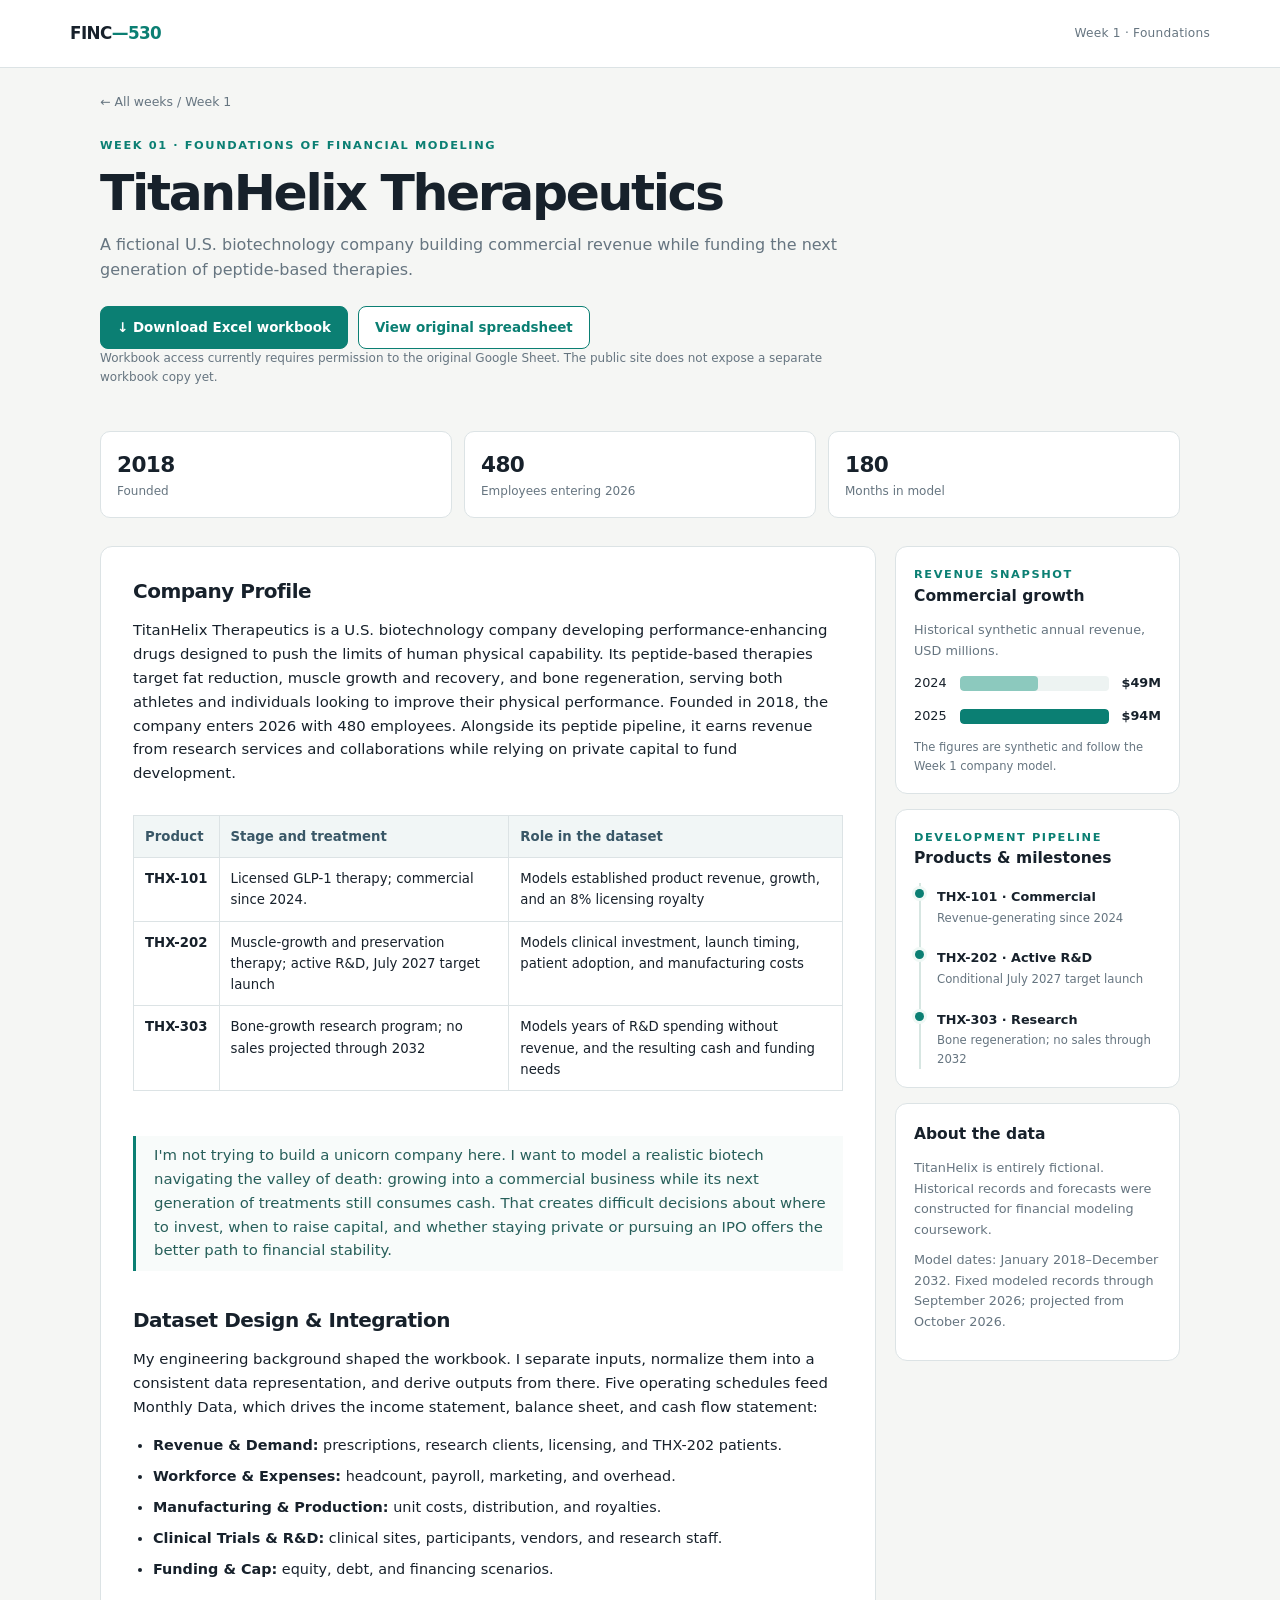
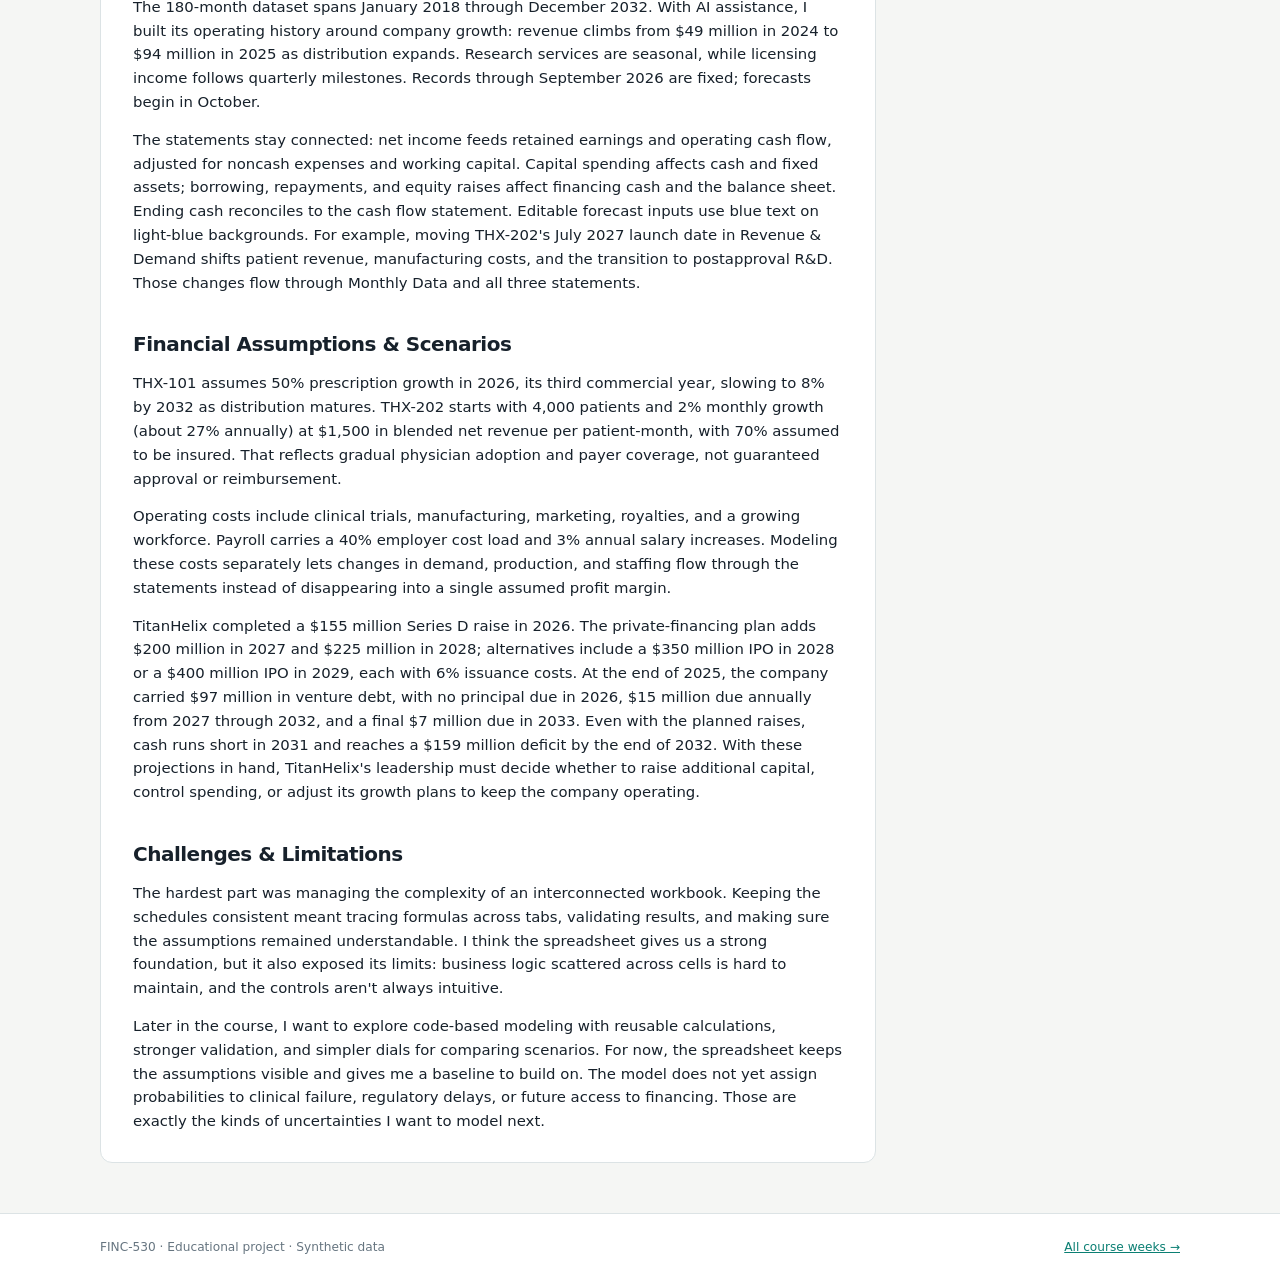
==== docs/week-01/index.html @ a3b8115d "Publish TitanHelix Week 1 company profile with financial visuals and workbook link" ====
<!DOCTYPE html>
<html lang="en">
<head><meta charset="utf-8"><meta name="viewport" content="width=device-width,initial-scale=1">
<meta name="description" content="Week 1 company profile and financial-modeling approach for TitanHelix Therapeutics.">
<title>Week 1 · TitanHelix Therapeutics | FINC-530</title>
<link rel="stylesheet" href="../assets/styles.css"></head>
<body>
<header class="site-header"><a class="brand" href="../">FINC<span>—530</span></a><span class="context">Week 1 · Foundations</span></header>
<main class="container">
<nav class="breadcrumb" aria-label="Breadcrumb"><a href="../">← All weeks</a> / Week 1</nav>
<section class="article-hero">
<div class="eyebrow">Week 01 · Foundations of Financial Modeling</div>
<h1>TitanHelix Therapeutics</h1>
<p>A fictional U.S. biotechnology company building commercial revenue while funding the next generation of peptide-based therapies.</p>
<div class="action-row">
<a class="button" href="https://docs.google.com/spreadsheets/d/1pdgXaSMXq4eUkanAHWh4ZLEar5Prd0dPF3H0ItbEkDM/export?format=xlsx">↓ Download Excel workbook</a>
<a class="button secondary" href="https://docs.google.com/spreadsheets/d/1pdgXaSMXq4eUkanAHWh4ZLEar5Prd0dPF3H0ItbEkDM/edit?usp=drivesdk">View original spreadsheet</a>
</div>
<p class="note">Workbook access currently requires permission to the original Google Sheet. The public site does not expose a separate workbook copy yet.</p>
</section>
<section class="stats" aria-label="Company at a glance">
<div class="stat"><div class="number">2018</div><div class="label">Founded</div></div>
<div class="stat"><div class="number">480</div><div class="label">Employees entering 2026</div></div>
<div class="stat"><div class="number">180</div><div class="label">Months in model</div></div>
</section>
<div class="content-grid">
<article class="article">
<h2>Company Profile</h2>
<p>TitanHelix Therapeutics is a U.S. biotechnology company developing performance-enhancing drugs designed to push the limits of human physical capability. Its peptide-based therapies target fat reduction, muscle growth and recovery, and bone regeneration, serving both athletes and individuals looking to improve their physical performance. Founded in 2018, the company enters 2026 with 480 employees. Alongside its peptide pipeline, it earns revenue from research services and collaborations while relying on private capital to fund development.</p>
<div style="overflow-x:auto"><table class="data-table">
<thead><tr><th>Product</th><th>Stage and treatment</th><th>Role in the dataset</th></tr></thead>
<tbody>
<tr><td>THX-101</td><td>Licensed GLP-1 therapy; commercial since 2024.</td><td>Models established product revenue, growth, and an 8% licensing royalty</td></tr>
<tr><td>THX-202</td><td>Muscle-growth and preservation therapy; active R&amp;D, July 2027 target launch</td><td>Models clinical investment, launch timing, patient adoption, and manufacturing costs</td></tr>
<tr><td>THX-303</td><td>Bone-growth research program; no sales projected through 2032</td><td>Models years of R&amp;D spending without revenue, and the resulting cash and funding needs</td></tr>
</tbody></table></div>
<blockquote><p>I'm not trying to build a unicorn company here. I want to model a realistic biotech navigating the valley of death: growing into a commercial business while its next generation of treatments still consumes cash. That creates difficult decisions about where to invest, when to raise capital, and whether staying private or pursuing an IPO offers the better path to financial stability.</p></blockquote>
<h2>Dataset Design &amp; Integration</h2>
<p>My engineering background shaped the workbook. I separate inputs, normalize them into a consistent data representation, and derive outputs from there. Five operating schedules feed Monthly Data, which drives the income statement, balance sheet, and cash flow statement:</p>
<ul>
<li><strong>Revenue &amp; Demand:</strong> prescriptions, research clients, licensing, and THX-202 patients.</li>
<li><strong>Workforce &amp; Expenses:</strong> headcount, payroll, marketing, and overhead.</li>
<li><strong>Manufacturing &amp; Production:</strong> unit costs, distribution, and royalties.</li>
<li><strong>Clinical Trials &amp; R&amp;D:</strong> clinical sites, participants, vendors, and research staff.</li>
<li><strong>Funding &amp; Cap:</strong> equity, debt, and financing scenarios.</li>
</ul>
<p>The 180-month dataset spans January 2018 through December 2032. With AI assistance, I built its operating history around company growth: revenue climbs from $49 million in 2024 to $94 million in 2025 as distribution expands. Research services are seasonal, while licensing income follows quarterly milestones. Records through September 2026 are fixed; forecasts begin in October.</p>
<p>The statements stay connected: net income feeds retained earnings and operating cash flow, adjusted for noncash expenses and working capital. Capital spending affects cash and fixed assets; borrowing, repayments, and equity raises affect financing cash and the balance sheet. Ending cash reconciles to the cash flow statement. Editable forecast inputs use blue text on light-blue backgrounds. For example, moving THX-202's July 2027 launch date in Revenue &amp; Demand shifts patient revenue, manufacturing costs, and the transition to postapproval R&amp;D. Those changes flow through Monthly Data and all three statements.</p>
<h2>Financial Assumptions &amp; Scenarios</h2>
<p>THX-101 assumes 50% prescription growth in 2026, its third commercial year, slowing to 8% by 2032 as distribution matures. THX-202 starts with 4,000 patients and 2% monthly growth (about 27% annually) at $1,500 in blended net revenue per patient-month, with 70% assumed to be insured. That reflects gradual physician adoption and payer coverage, not guaranteed approval or reimbursement.</p>
<p>Operating costs include clinical trials, manufacturing, marketing, royalties, and a growing workforce. Payroll carries a 40% employer cost load and 3% annual salary increases. Modeling these costs separately lets changes in demand, production, and staffing flow through the statements instead of disappearing into a single assumed profit margin.</p>
<p>TitanHelix completed a $155 million Series D raise in 2026. The private-financing plan adds $200 million in 2027 and $225 million in 2028; alternatives include a $350 million IPO in 2028 or a $400 million IPO in 2029, each with 6% issuance costs. At the end of 2025, the company carried $97 million in venture debt, with no principal due in 2026, $15 million due annually from 2027 through 2032, and a final $7 million due in 2033. Even with the planned raises, cash runs short in 2031 and reaches a $159 million deficit by the end of 2032. With these projections in hand, TitanHelix's leadership must decide whether to raise additional capital, control spending, or adjust its growth plans to keep the company operating.</p>
<h2>Challenges &amp; Limitations</h2>
<p>The hardest part was managing the complexity of an interconnected workbook. Keeping the schedules consistent meant tracing formulas across tabs, validating results, and making sure the assumptions remained understandable. I think the spreadsheet gives us a strong foundation, but it also exposed its limits: business logic scattered across cells is hard to maintain, and the controls aren't always intuitive.</p>
<p>Later in the course, I want to explore code-based modeling with reusable calculations, stronger validation, and simpler dials for comparing scenarios. For now, the spreadsheet keeps the assumptions visible and gives me a baseline to build on. The model does not yet assign probabilities to clinical failure, regulatory delays, or future access to financing. Those are exactly the kinds of uncertainties I want to model next.</p>
</article>
<aside class="side" aria-label="Week 1 visual summaries">
<div class="side-panel">
<div class="eyebrow">Revenue snapshot</div><h3>Commercial growth</h3>
<p>Historical synthetic annual revenue, USD millions.</p>
<div role="img" aria-label="Annual revenue rose from 49 million dollars in 2024 to 94 million dollars in 2025.">
<div class="bar-row"><span>2024</span><div class="track"><div class="bar prev" style="width:52.1%"></div></div><span class="bar-label">$49M</span></div>
<div class="bar-row"><span>2025</span><div class="track"><div class="bar" style="width:100%"></div></div><span class="bar-label">$94M</span></div>
</div>
<div class="mini">The figures are synthetic and follow the Week 1 company model.</div>
</div>
<div class="side-panel"><div class="eyebrow">Development pipeline</div><h3>Products &amp; milestones</h3>
<div class="timeline">
<div class="timeline-item"><strong>THX-101 · Commercial</strong><span>Revenue-generating since 2024</span></div>
<div class="timeline-item"><strong>THX-202 · Active R&amp;D</strong><span>Conditional July 2027 target launch</span></div>
<div class="timeline-item"><strong>THX-303 · Research</strong><span>Bone regeneration; no sales through 2032</span></div>
</div>
</div>
<div class="side-panel"><h3>About the data</h3><p>TitanHelix is entirely fictional. Historical records and forecasts were constructed for financial modeling coursework.</p><p>Model dates: January 2018–December 2032. Fixed modeled records through September 2026; projected from October 2026.</p></div>
</aside>
</div>
</main>
<footer class="site-footer"><div class="container footer-row"><span>FINC-530 · Educational project · Synthetic data</span><a href="../">All course weeks →</a></div></footer>
</body></html>
---- docs/assets/styles.css ----
:root{color-scheme:light;--ink:#17212b;--muted:#667580;--paper:#f5f6f4;--white:#fff;--line:#dce3e5;--teal:#0b7f73;--soft:#eef6f5;--soft2:#f8fbfa;--navy:#314b5c}
*{box-sizing:border-box}html{scroll-behavior:smooth}body{margin:0;background:var(--paper);color:var(--ink);font-family:Inter,ui-sans-serif,system-ui,-apple-system,BlinkMacSystemFont,"Segoe UI",sans-serif;line-height:1.6}a{color:var(--teal)}a:focus-visible{outline:3px solid #58b9aa;outline-offset:3px;border-radius:3px}
.site-header{height:68px;background:var(--white);border-bottom:1px solid var(--line);display:flex;align-items:center;justify-content:space-between;gap:18px;padding:0 max(24px,calc((100vw - 1140px)/2));position:sticky;top:0;z-index:5}
.brand{color:var(--ink);text-decoration:none;font-size:1.05rem;font-weight:810;letter-spacing:-.035em;white-space:nowrap}.brand span{color:var(--teal)}.site-header .context{font-size:.76rem;color:var(--muted);letter-spacing:.02em;text-align:right}
.container{width:min(1080px,calc(100% - 38px));margin:auto}.hero{padding:62px 0 24px}.hero h1{font-size:clamp(2rem,5vw,3.45rem);line-height:1.15;letter-spacing:-.055em;margin:10px 0 17px;max-width:900px}.hero p{max-width:750px;color:var(--muted);font-size:1.04rem;margin:0}.eyebrow{font-size:.71rem;text-transform:uppercase;letter-spacing:.14em;font-weight:820;color:var(--teal)}
.meta-row{display:flex;gap:9px;flex-wrap:wrap;margin:20px 0 0}.tag{font-size:.75rem;padding:5px 11px;border:1px solid var(--line);background:#fff;border-radius:30px;color:var(--navy);font-weight:650}
.section-head{display:flex;align-items:flex-end;justify-content:space-between;gap:15px;margin:43px 0 17px}.section-head h2{margin:0;font-size:1.24rem;letter-spacing:-.025em}.section-head p{margin:0;color:var(--muted);font-size:.8rem}
.week-grid{display:grid;grid-template-columns:repeat(2,minmax(0,1fr));gap:12px;padding-bottom:70px}.week-card{display:block;text-decoration:none;color:inherit;background:#fff;border:1px solid var(--line);border-radius:12px;padding:20px 22px;transition:transform .15s,border-color .15s}.week-card:hover{transform:translateY(-2px);border-color:#8dbfb8}.week-top{display:flex;align-items:center;justify-content:space-between;gap:15px}.week-num{font-size:.7rem;color:var(--teal);font-weight:800;letter-spacing:.09em;text-transform:uppercase}.status{font-size:.68rem;border-radius:100px;padding:3px 9px;color:var(--muted);background:#f1f4f5}.status.ready{background:var(--soft);color:#096b61}.week-card h3{font-size:1.05rem;margin:13px 0 5px;letter-spacing:-.02em}.week-card p{font-size:.86rem;color:var(--muted);margin:0}.week-card .see{font-size:.77rem;font-weight:740;color:var(--teal);margin-top:16px}
.breadcrumb{padding:24px 0 0;font-size:.78rem;color:var(--muted)}.breadcrumb a{color:var(--muted);text-decoration:none}.breadcrumb a:hover{text-decoration:underline}
.article-hero{padding:24px 0 24px}.article-hero h1{font-size:clamp(2.1rem,5vw,3.15rem);line-height:1.14;margin:10px 0;letter-spacing:-.047em}.article-hero p{max-width:770px;margin:0;color:var(--muted)}
.action-row{display:flex;gap:10px;flex-wrap:wrap;margin:23px 0 0}.button{border:1px solid var(--teal);display:inline-flex;gap:9px;align-items:center;justify-content:center;border-radius:8px;padding:10px 16px;font-size:.84rem;text-decoration:none;font-weight:760;background:var(--teal);color:#fff}.button:hover{background:#08685f;color:#fff}.button.secondary{background:#fff;color:var(--teal)}.button.secondary:hover{background:var(--soft)}
.note{margin:10px 0 0;font-size:.75rem;color:var(--muted)}.stats{display:grid;grid-template-columns:repeat(3,minmax(0,1fr));gap:12px;margin:19px 0 28px}.stat{background:#fff;border:1px solid var(--line);border-radius:10px;padding:16px}.stat .number{font-size:1.35rem;font-weight:780;letter-spacing:-.03em}.stat .label{font-size:.75rem;color:var(--muted)}
.content-grid{display:grid;grid-template-columns:minmax(0,1fr) 285px;gap:19px;align-items:start}.article{background:#fff;border:1px solid var(--line);border-radius:12px;padding:28px 32px;margin:0 0 50px}.article h2{font-size:1.25rem;letter-spacing:-.025em;margin:0 0 12px}.article h2:not(:first-child){margin-top:33px}.article p{margin:0 0 14px;font-size:.93rem}.article p:last-child{margin-bottom:0}.article ul{padding-left:20px;margin:0 0 15px}.article li{margin:0 0 8px;font-size:.9rem}.article blockquote{border-left:3px solid var(--teal);margin:22px 0;padding:8px 0 8px 18px;font-size:1rem;color:#275f5a;background:#f8fbfa}.article blockquote p{margin:0}.data-table{width:100%;border-collapse:collapse;margin:15px 0 23px;font-size:.83rem}.data-table th{text-align:left;color:#395767;background:#f1f6f6}.data-table th,.data-table td{border:1px solid var(--line);padding:10px 11px;vertical-align:top}.data-table td:first-child{font-weight:720;white-space:nowrap}
.side-panel{background:#fff;border:1px solid var(--line);border-radius:12px;padding:18px;margin-bottom:15px}.side-panel h3{font-size:.97rem;margin:0 0 12px}.side-panel p{font-size:.8rem;color:var(--muted);margin:0 0 10px}.side-panel .mini{color:var(--muted);font-size:.72rem}.bar-row{display:grid;grid-template-columns:38px 1fr 44px;gap:8px;align-items:center;font-size:.8rem;margin:12px 0}.track{height:15px;background:#edf3f2;border-radius:4px;overflow:hidden}.bar{height:100%;background:#0b7f73;border-radius:4px}.bar.prev{background:#8cc9be}.bar-label{text-align:right;font-weight:760;font-variant-numeric:tabular-nums}
.timeline{border-left:2px solid #d7e6e2;padding-left:16px;margin-left:5px}.timeline-item{position:relative;padding-bottom:17px}.timeline-item:last-child{padding-bottom:0}.timeline-item:before{position:absolute;content:"";width:9px;height:9px;top:6px;left:-22px;border-radius:50%;background:var(--teal);box-shadow:0 0 0 3px #eff8f5}.timeline-item strong{font-size:.8rem}.timeline-item span{display:block;color:var(--muted);font-size:.73rem}
.placeholder{background:#fff;border:1px solid var(--line);border-radius:12px;padding:35px;margin:20px 0 110px;max-width:790px}.placeholder h2{margin:0 0 6px;font-size:1.2rem}.placeholder p{margin:0 0 18px;color:var(--muted)}
.site-footer{border-top:1px solid var(--line);background:#fff;padding:24px 0;color:var(--muted);font-size:.76rem}.footer-row{display:flex;align-items:center;justify-content:space-between;gap:18px;flex-wrap:wrap}
@media(max-width:820px){.content-grid{grid-template-columns:1fr}.side{display:grid;grid-template-columns:repeat(2,minmax(0,1fr));gap:12px}.side-panel{margin-bottom:0}.site-header{padding:0 18px}.article{padding:24px}.stats{margin-top:10px}}@media(max-width:600px){.site-header{height:62px}.site-header .context{font-size:.65rem}.hero{padding:42px 0 18px}.week-grid,.side{grid-template-columns:1fr}.stats{grid-template-columns:repeat(3,minmax(0,1fr));gap:7px}.stat{padding:12px 10px}.stat .number{font-size:1.05rem}.stat .label{font-size:.64rem}.article{padding:19px}.data-table th,.data-table td{padding:8px 6px;font-size:.76rem}.data-table td:first-child{white-space:normal}.article-hero{padding-top:16px}.week-card{padding:17px}}
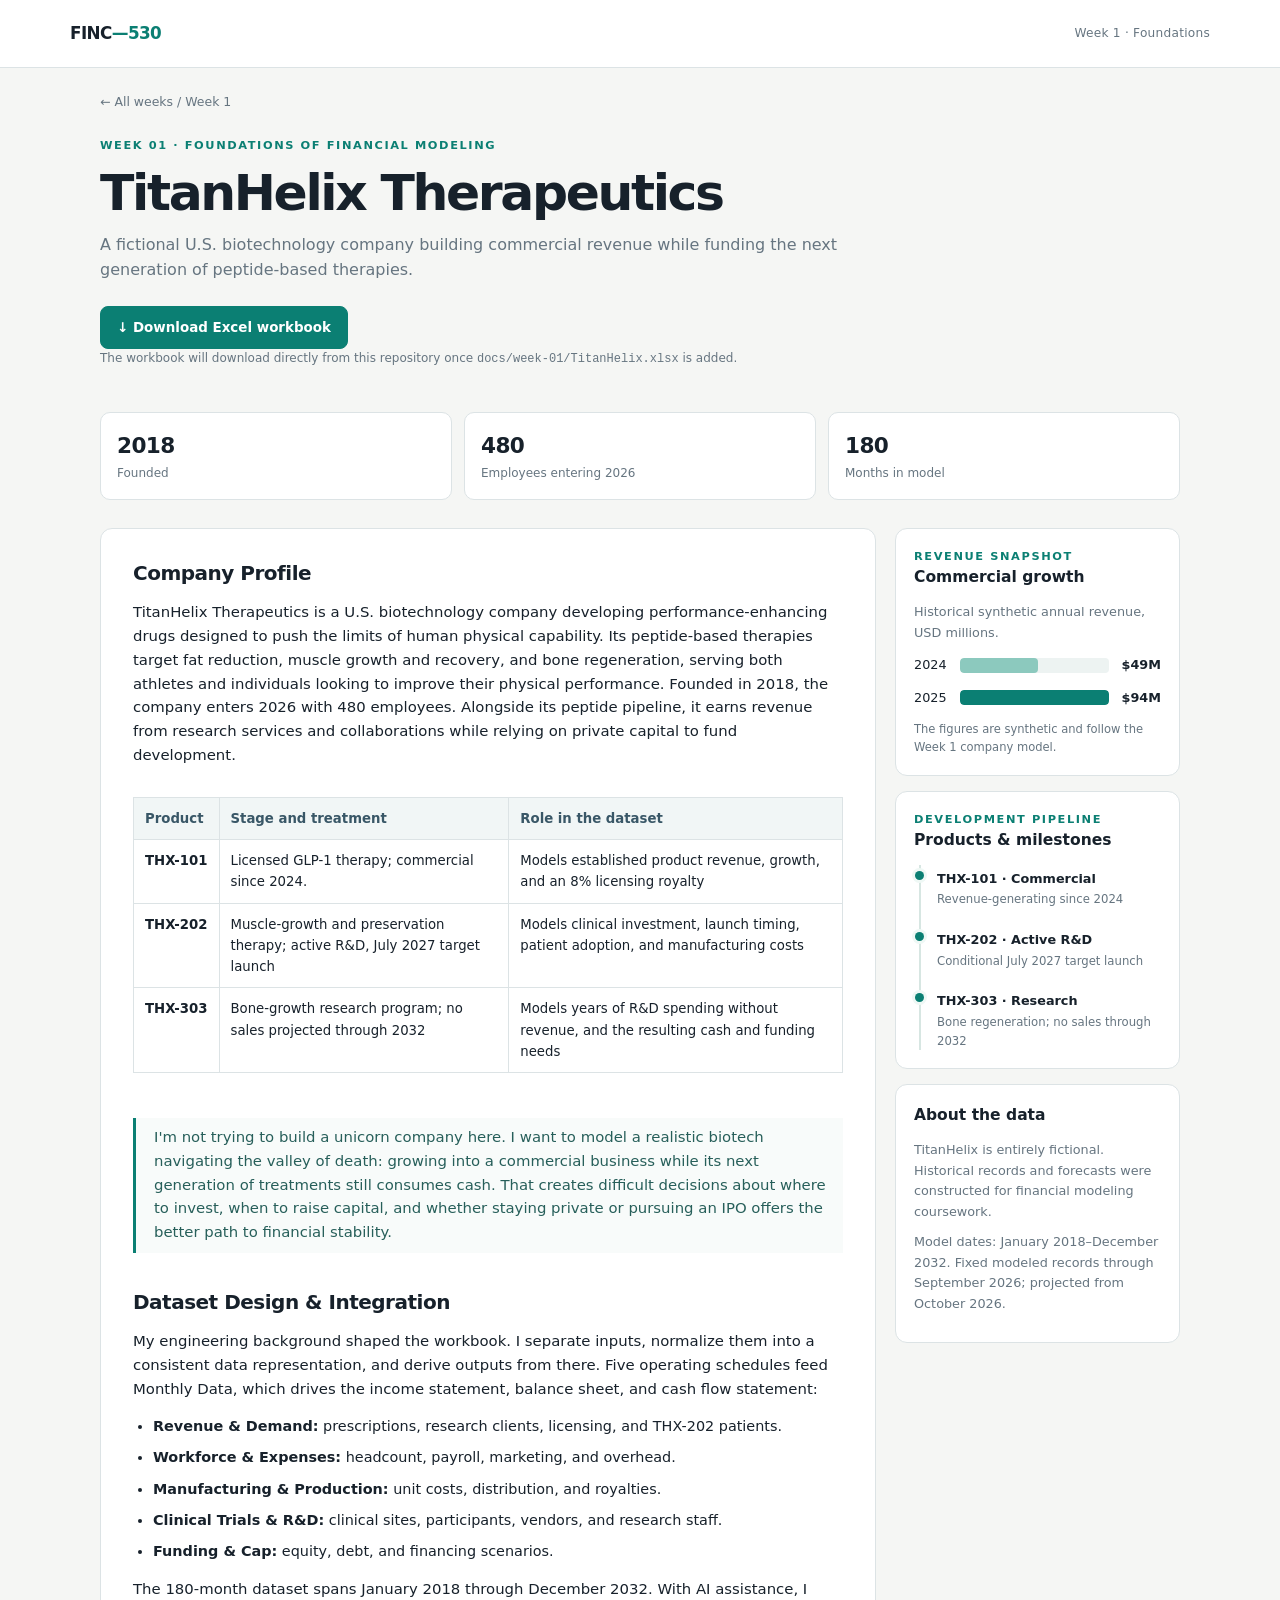
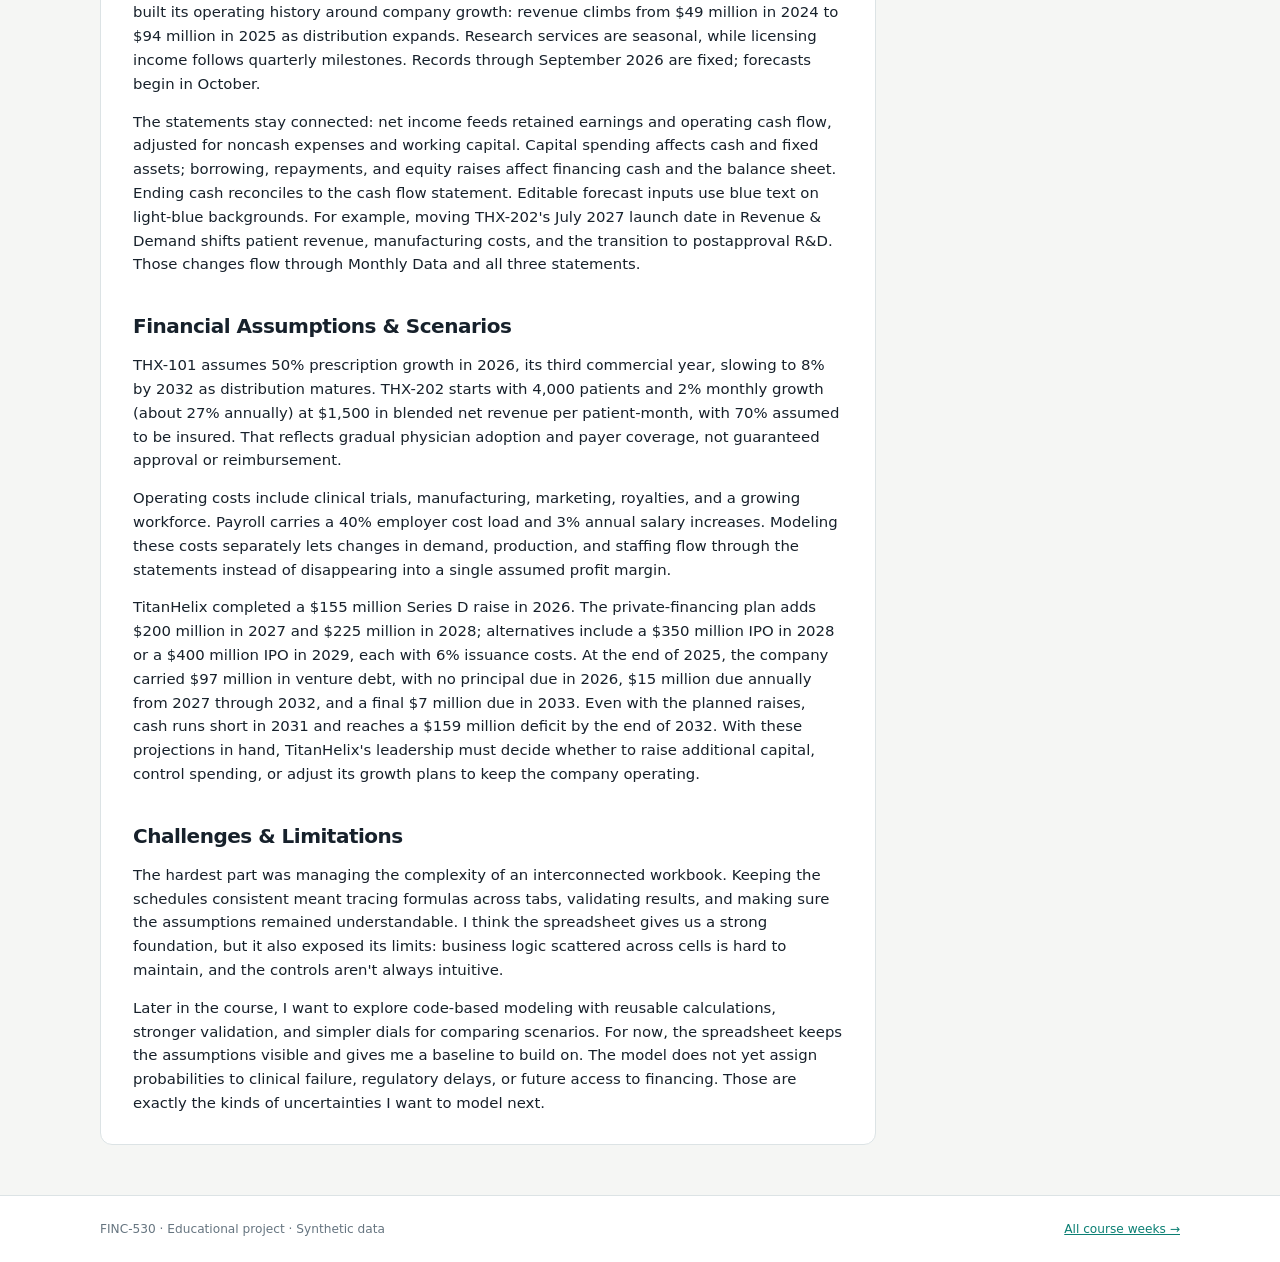
==== commit e033faec: "Point Week 1 Excel download to repository-hosted workbook" ====
--- a/docs/week-01/index.html
+++ b/docs/week-01/index.html
@@ -13,10 +13,9 @@
 <h1>TitanHelix Therapeutics</h1>
 <p>A fictional U.S. biotechnology company building commercial revenue while funding the next generation of peptide-based therapies.</p>
 <div class="action-row">
-<a class="button" href="https://docs.google.com/spreadsheets/d/1pdgXaSMXq4eUkanAHWh4ZLEar5Prd0dPF3H0ItbEkDM/export?format=xlsx">↓ Download Excel workbook</a>
-<a class="button secondary" href="https://docs.google.com/spreadsheets/d/1pdgXaSMXq4eUkanAHWh4ZLEar5Prd0dPF3H0ItbEkDM/edit?usp=drivesdk">View original spreadsheet</a>
+<a class="button" href="./TitanHelix.xlsx" download="TitanHelix.xlsx">↓ Download Excel workbook</a>
 </div>
-<p class="note">Workbook access currently requires permission to the original Google Sheet. The public site does not expose a separate workbook copy yet.</p>
+<p class="note">The workbook will download directly from this repository once <code>docs/week-01/TitanHelix.xlsx</code> is added.</p>
 </section>
 <section class="stats" aria-label="Company at a glance">
 <div class="stat"><div class="number">2018</div><div class="label">Founded</div></div>
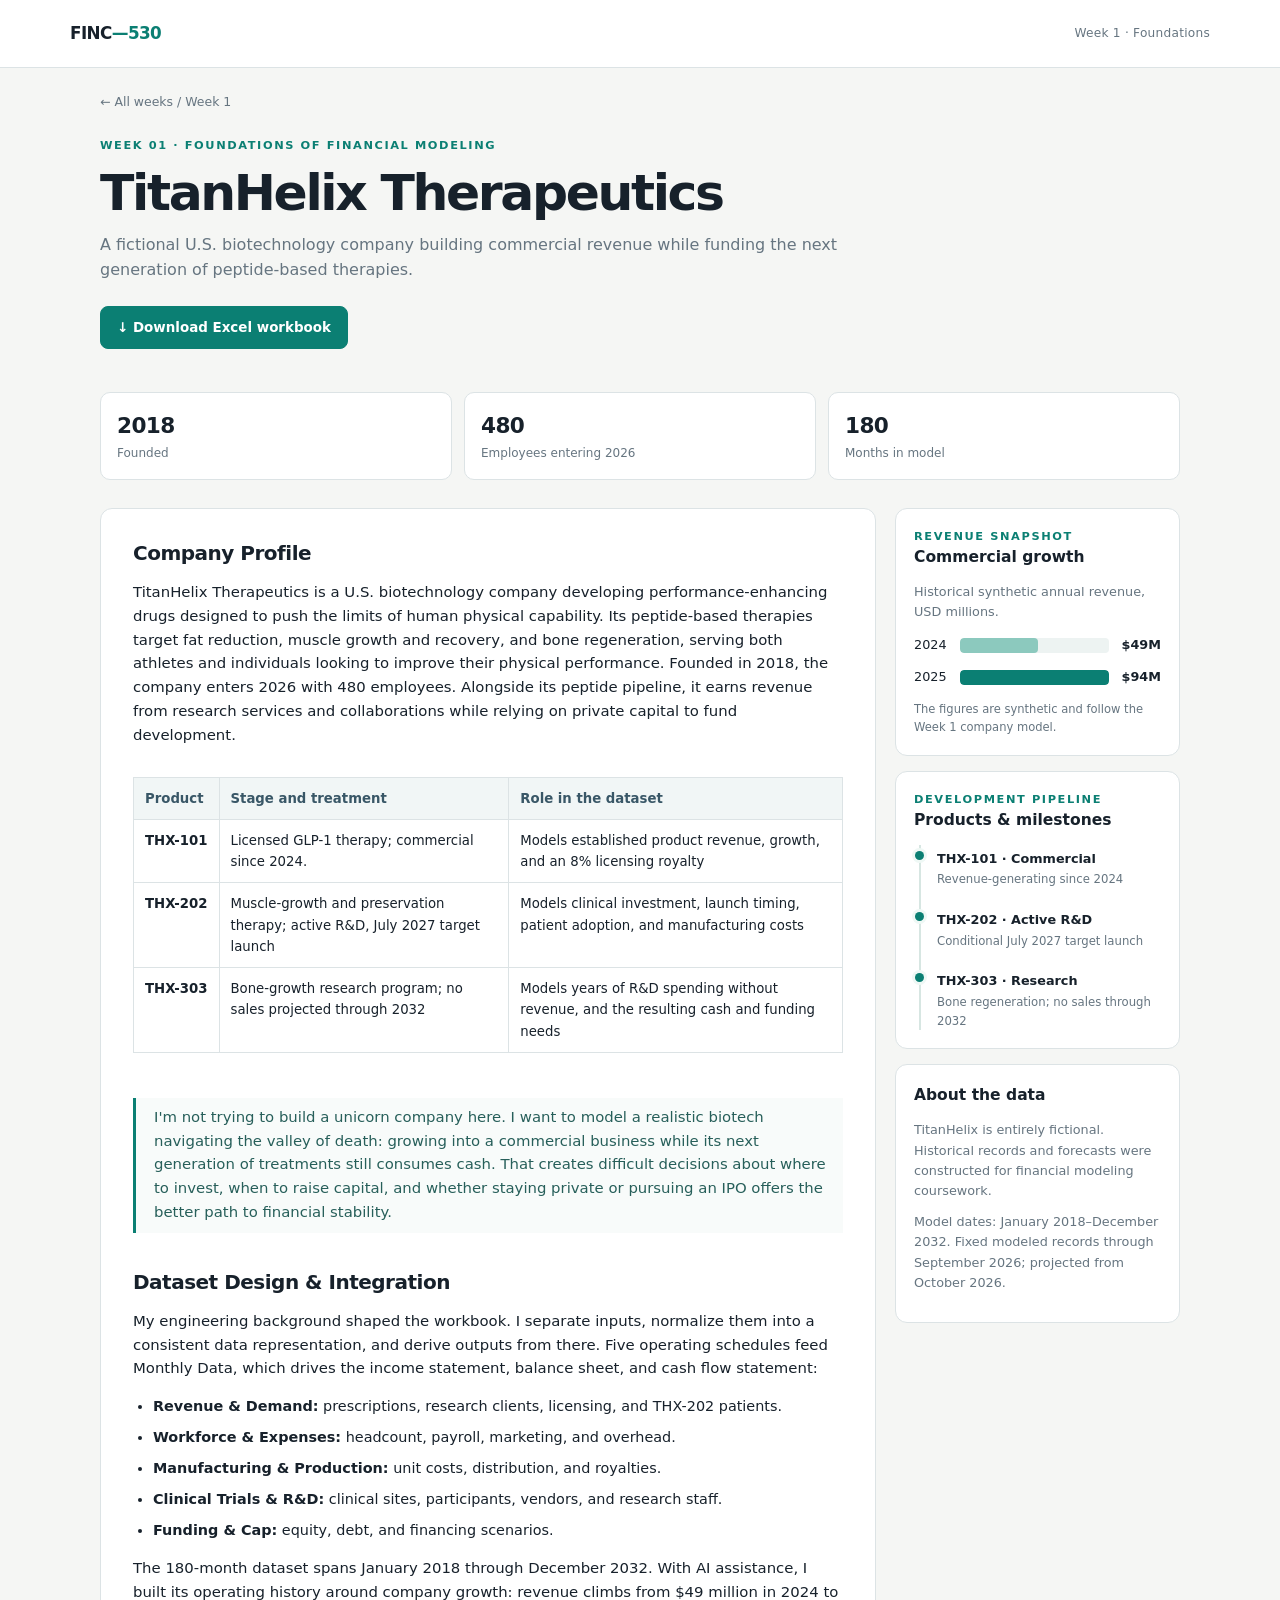
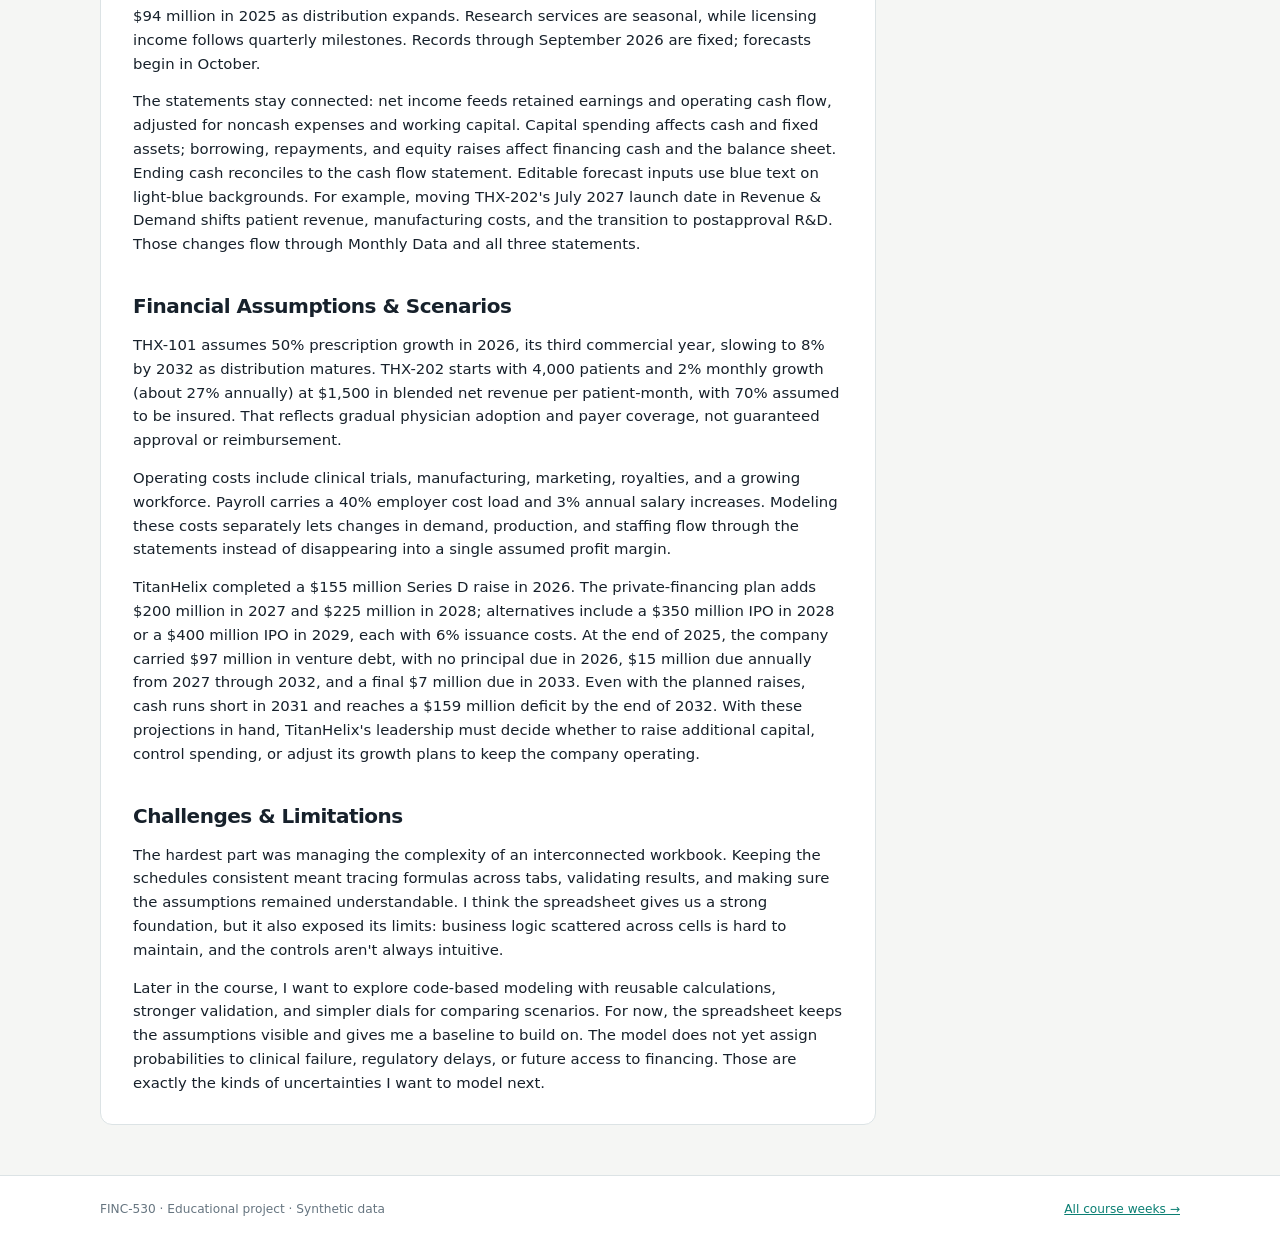
==== commit 35b37182: "Remove workbook download instruction blurb from docs/week-01/index.html" ====
--- a/docs/week-01/index.html
+++ b/docs/week-01/index.html
@@ -15,7 +15,6 @@
 <div class="action-row">
 <a class="button" href="./TitanHelix.xlsx" download="TitanHelix.xlsx">↓ Download Excel workbook</a>
 </div>
-<p class="note">The workbook will download directly from this repository once <code>docs/week-01/TitanHelix.xlsx</code> is added.</p>
 </section>
 <section class="stats" aria-label="Company at a glance">
 <div class="stat"><div class="number">2018</div><div class="label">Founded</div></div>
